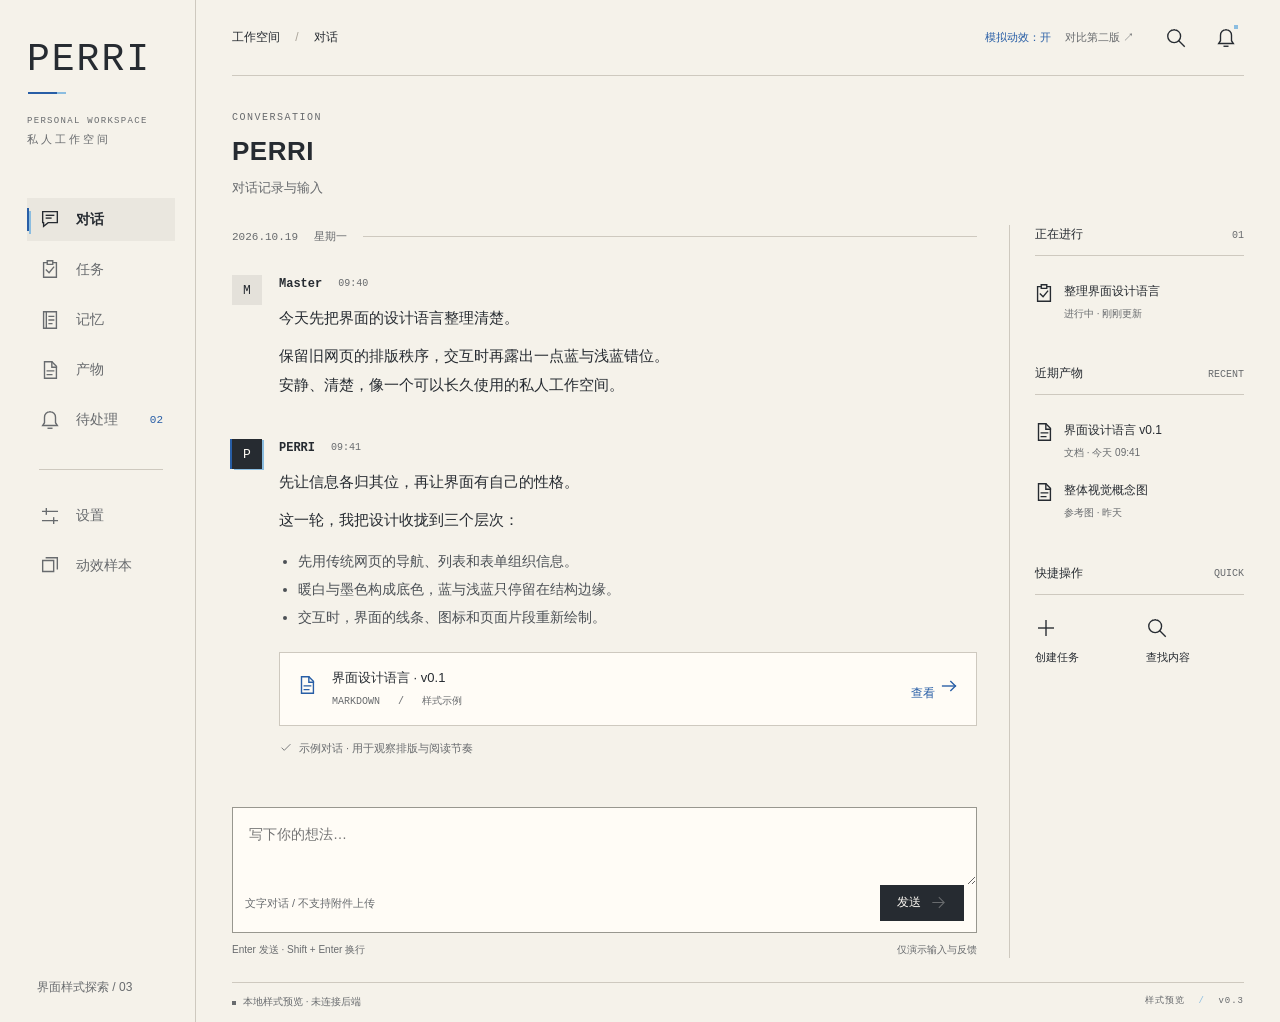
==== versions/v0.3/index.html @ c4ea8078 "Add standalone Phase UI design with unified motion and dark theme" ====
<!doctype html>
<html lang="zh-CN"><head><meta charset="UTF-8"><meta name="viewport" content="width=device-width,initial-scale=1"><title>PERRI · 样式探索</title><link rel="stylesheet" href="style.css"></head>
<body>
<div class="workspace">
<aside class="sidebar">
<a class="brand" href="#conversation">PERRI<span class="register-mark" aria-hidden="true"></span></a>
<div class="edition">PERSONAL WORKSPACE<br><span>私人工作空间</span></div>
<nav aria-label="主导航" id="navigation"></nav>
<div class="side-bottom"><span class="muted">界面样式探索 / 03</span></div>
</aside>
<div class="desk">
<header class="topbar"><span id="breadcrumb">工作空间 <span>/</span> 对话</span><div class="top-actions"><div class="preview-controls"><button class="text-button" data-action="surface-toggle" aria-pressed="true">模拟动效：开</button><a href="../v0.2/index.html" target="_blank" rel="noopener">对比第二版 ↗</a></div><button class="icon-button" data-action="search" aria-label="搜索样式稿" title="搜索样式稿 · ⌘ K"></button><button class="icon-button" data-action="notifications" aria-label="通知" title="通知"><span class="notification-dot"></span></button></div></header>
<main id="main"></main>
<footer class="statusbar"><span><i></i>本地样式预览 · 未连接后端</span><span>样式预览 <b> / </b> v0.3</span></footer>
</div></div>
<dialog id="dialog" aria-labelledby="dialog-title"><div class="dialog-head"><h2 id="dialog-title"></h2><button class="icon-button" data-action="close" aria-label="关闭">×</button></div><div id="dialog-content"></div></dialog>
<div id="toast" role="status"></div>
<script src="prototype.js"></script>
</body></html>
---- versions/v0.3/style.css ----
:root{--paper:#f5f2ea;--surface:#fffcf6;--ink:#262b31;--muted:#686b6e;--line:#cec9bf;--blue:#285ea6;--light-blue:#8bbde0;--red:#b84550;--green:#42715a;--wash:#eae7df;--micro:68ms;--fast:100ms;--standard:160ms;--structure:280ms;--mono:ui-monospace,SFMono-Regular,Consolas,monospace}
*{box-sizing:border-box}body{margin:0;background:var(--paper);color:var(--ink);font-family:-apple-system,BlinkMacSystemFont,"Segoe UI","PingFang SC",sans-serif;font-size:14px;line-height:1.65}button,input,textarea,select{font:inherit;color:inherit}button,a,input,textarea,select{-webkit-tap-highlight-color:transparent}button{cursor:pointer;border:0;background:none}a{color:var(--blue);text-decoration:none}button:disabled{cursor:not-allowed;opacity:.42}button:focus-visible,a:focus-visible,input:focus-visible,textarea:focus-visible,select:focus-visible{outline:2px solid var(--blue);outline-offset:4px}button,a{touch-action:manipulation}::selection{background:#dce3ec}.workspace{min-height:100dvh;display:grid;grid-template-columns:196px minmax(0,1fr)}.sidebar{border-right:1px solid var(--line);padding:39px 20px 24px 27px;display:flex;flex-direction:column;min-height:100dvh}.brand{font:38px/1.1 var(--mono);letter-spacing:2px;color:var(--ink);position:relative;width:max-content}.register-mark{position:absolute;height:2px;width:29px;background:var(--blue);bottom:-13px;left:1px;box-shadow:9px 0 var(--light-blue)}.edition{font:9px/1.9 var(--mono);letter-spacing:1.3px;margin:32px 0 47px;color:var(--muted)}.edition span{font-size:11px;letter-spacing:3px}nav{display:flex;flex-direction:column;gap:7px}nav a{position:relative;color:var(--muted);display:flex;gap:15px;align-items:center;padding:10px 12px;min-height:43px}nav a.active{color:var(--ink);background:var(--wash);font-weight:600}nav a.active:before{content:"";position:absolute;left:0;top:10px;bottom:10px;width:2px;background:var(--blue);box-shadow:2px 3px var(--light-blue)}nav a .count{margin-left:auto;font:11px var(--mono);color:var(--blue)}.nav-separator{height:1px;background:var(--line);margin:21px 12px 17px}.side-bottom{margin-top:auto;padding:70px 10px 0}.small-label{font:10px var(--mono);letter-spacing:1.5px;color:var(--muted)}.side-bottom p{font-size:17px;line-height:1.9;letter-spacing:2px;margin:18px 0 25px}.side-rule{width:27px;height:1px;background:var(--muted);margin-bottom:20px}.muted{color:var(--muted);font-size:12px}.desk{min-width:0;display:flex;flex-direction:column}.topbar{height:76px;flex-shrink:0;border-bottom:1px solid var(--line);margin:0 36px;display:flex;align-items:center;justify-content:space-between;font-size:12px}.topbar #breadcrumb>span{color:#aaa49a;margin:0 12px}.top-actions{display:flex;align-items:center;gap:14px}.demo-label{font-size:11px;color:var(--muted);border:1px solid var(--line);padding:2px 8px;margin-right:12px}.icon-button{width:36px;height:36px;display:inline-flex;align-items:center;justify-content:center;position:relative;font-size:24px}.notification-dot{position:absolute;width:4px;height:4px;background:var(--light-blue);right:6px;top:5px}.glyph{position:relative;display:inline-flex;width:22px;height:22px;flex-shrink:0;align-items:center;justify-content:center}.glyph svg{position:relative;width:22px;height:22px;fill:none;stroke:currentColor;stroke-width:1.5;stroke-linecap:square;stroke-linejoin:miter;z-index:1}.glyph:before,.glyph:after{content:"";position:absolute;top:4px;width:9px;height:14px;opacity:0;transition:transform var(--standard),opacity var(--fast);pointer-events:none}.glyph:before{left:3px;border-left:1px solid var(--blue);border-bottom:1px solid var(--blue)}.glyph:after{right:3px;border-right:1px solid var(--light-blue);border-top:1px solid var(--light-blue)}button:not(:disabled):hover .glyph:before,a:hover .glyph:before{opacity:1;transform:translateX(-3px)}button:not(:disabled):hover .glyph:after,a:hover .glyph:after{opacity:1;transform:translateX(3px)}button:active .glyph:before,button:active .glyph:after,a:active .glyph:before,a:active .glyph:after{transform:translateX(0);transition-duration:var(--fast)}.icon-button:hover{background:var(--wash)}main{flex:1;min-width:0}.page{padding:36px 36px 24px;animation:reveal var(--structure) ease-out}.page-heading{display:flex;justify-content:space-between;align-items:center;margin-bottom:27px;gap:15px}.page-heading h1{font-size:26px;line-height:1.3;font-weight:550;margin:0 0 8px;letter-spacing:.5px}.eyebrow{font:10px var(--mono);letter-spacing:1.5px;color:var(--muted);margin:0 0 12px}.page-heading p{margin:0;color:var(--muted);font-size:13px}.conversation-layout{display:grid;grid-template-columns:minmax(0,1fr) 235px;gap:32px}.conversation{min-width:0;display:flex;flex-direction:column;min-height:calc(100dvh - 249px)}.conversation-title{font:11px var(--mono);color:var(--muted);display:flex;align-items:center;gap:16px;margin:4px 0 31px}.conversation-title:after{content:"";flex:1;height:1px;background:var(--line)}.message{display:grid;grid-template-columns:32px minmax(0,1fr);gap:15px;margin-bottom:30px}.avatar{display:flex;align-items:center;justify-content:center;width:30px;height:30px;background:#e4e1da;font:13px var(--mono)}.avatar.assistant{background:var(--ink);color:var(--surface);box-shadow:-2px 0 var(--blue),2px 1px var(--light-blue)}.message-meta{display:flex;align-items:center;gap:16px;margin:1px 0 11px}.message-meta strong{font:600 12px var(--mono)}time,.mono{font-family:var(--mono)}time{font-size:10px;color:var(--muted)}.message p{font-size:15px;line-height:1.9;margin:0 0 10px}.message ul{padding-left:19px;line-height:2;color:#4c5156;margin:12px 0 20px}.artifact-strip{border:1px solid var(--line);padding:14px 16px;display:flex;align-items:center;gap:14px;margin:21px 0 13px;background:var(--surface)}.artifact-strip .file-icon{color:var(--blue)}.artifact-strip strong{display:block;font-weight:500;font-size:13px}.artifact-strip small{color:var(--muted);font:10px var(--mono)}.artifact-strip button{margin-left:auto;flex-shrink:0}.text-button{color:var(--blue);font-size:12px;padding:5px 0;position:relative}.text-button:after{content:"";height:1px;background:var(--blue);position:absolute;left:0;right:100%;bottom:2px;transition:right var(--standard)}.text-button:hover:after{right:0}.message-foot{font-size:11px;color:var(--muted);display:flex;align-items:center;gap:6px}.message-foot .glyph,.message-foot svg{width:14px;height:14px}.composer{margin-top:auto;padding-top:20px}.composer-box{position:relative;border:1px solid #98978f;background:var(--surface);transition:box-shadow var(--standard),border-color var(--standard)}.composer-box:focus-within{border-color:var(--blue);box-shadow:-2px 0 var(--blue),2px 0 var(--light-blue)}textarea{resize:vertical}.composer textarea{border:0;background:none;width:100%;min-height:66px;max-height:180px;padding:15px 16px;outline:none;display:block;font-size:14px}.composer textarea:focus-visible{outline:none}.composer-toolbar{padding:0 12px 11px;display:flex;align-items:center;justify-content:space-between}.composer-toolbar span{color:var(--muted);font-size:11px}.composer-help{display:flex;justify-content:space-between;margin-top:9px;color:var(--muted);font-size:10px}.button{border:1px solid #92958f;min-height:36px;padding:7px 16px;position:relative;display:inline-flex;gap:9px;align-items:center;justify-content:center;background:var(--surface);font-size:12px;transition:background var(--standard)}.button:before,.button:after{content:"";position:absolute;top:-1px;bottom:-1px;width:12px;opacity:0;pointer-events:none;transition:transform var(--standard),opacity var(--fast)}.button:before{left:-1px;border-left:1px solid var(--blue);border-bottom:1px solid var(--blue)}.button:after{right:-1px;border-right:1px solid var(--light-blue);border-top:1px solid var(--light-blue)}.button:not(:disabled):hover:before{opacity:1;transform:translateX(-2px)}.button:not(:disabled):hover:after{opacity:1;transform:translateX(2px)}.button:not(:disabled):active:before,.button:not(:disabled):active:after{transform:translateX(0);transition-duration:var(--fast)}.button.primary{background:var(--ink);border-color:var(--ink);color:var(--surface)}.button .glyph,.button svg{width:17px;height:17px}.button.danger{color:var(--red);border-color:var(--red)}.margin-notes{border-left:1px solid var(--line);padding-left:25px}.note-section{margin-bottom:32px}.section-label{display:flex;align-items:center;justify-content:space-between;border-bottom:1px solid var(--line);padding-bottom:10px;margin:0 0 16px;font-size:12px;font-weight:550}.section-label small{color:var(--muted);font:10px var(--mono);font-weight:400}.recent-item{display:flex;align-items:flex-start;gap:11px;padding:10px 0;color:var(--ink);width:100%;text-align:left}.recent-item strong{display:block;font-size:12px;font-weight:400}.recent-item small{display:block;color:var(--muted);font-size:10px;margin-top:4px}.recent-item .glyph{margin-top:2px;width:18px;height:18px}.recent-item:hover strong{color:var(--blue)}.quick-links{display:grid;grid-template-columns:1fr 1fr;gap:12px}.quick-links button{display:flex;align-items:flex-start;flex-direction:column;gap:9px;font-size:11px;padding:6px 0}.margin-quote{border-top:1px solid var(--line);margin-top:42px;padding-top:23px}.margin-quote p{font-size:15px;line-height:1.9;letter-spacing:.5px}.margin-quote small{font:9px/1.7 var(--mono);letter-spacing:1px;color:var(--muted)}.statusbar{display:flex;justify-content:space-between;border-top:1px solid var(--line);margin:0 36px;padding:11px 0;color:var(--muted);font-size:10px;gap:10px}.statusbar>span:last-child{font:9px var(--mono);letter-spacing:1px}.statusbar b{color:var(--light-blue);font-weight:400;margin:0 7px}.statusbar i{display:inline-block;width:4px;height:4px;margin-right:7px;background:var(--muted)}.tabs{display:flex;gap:25px;border-bottom:1px solid var(--line);margin:10px 0 26px}.tab{padding:10px 1px;color:var(--muted);font-size:13px;position:relative}.tab.active{color:var(--ink);font-weight:600}.tab.active:after{content:"";position:absolute;height:2px;background:var(--blue);bottom:-1px;left:0;right:0;box-shadow:3px 1px var(--light-blue)}.table-wrap{overflow-x:auto}table{border-collapse:collapse;width:100%;text-align:left}th{font-size:11px;font-weight:500;color:var(--muted);padding:12px 15px;border-bottom:1px solid var(--line)}td{padding:21px 15px;border-bottom:1px solid var(--line);font-size:13px}td:first-child,th:first-child{padding-left:0}td:last-child,th:last-child{text-align:right}td small{display:block;font-size:11px;color:var(--muted);margin-top:4px}.state{font-size:11px;white-space:nowrap}.state:before{content:"";display:inline-block;width:5px;height:5px;background:currentColor;margin-right:7px}.state.running{color:var(--blue)}.state.done{color:var(--green)}.state.wait{color:#986b32}.state.stopped{color:var(--muted)}.table-note{font-size:11px;color:var(--muted);margin-top:20px}.split-page{display:grid;grid-template-columns:minmax(0,1fr) 240px;gap:45px}.record{border-bottom:1px solid var(--line);padding:23px 0}.record:first-child{padding-top:0}.record h3{font-size:16px;font-weight:500;margin:8px 0}.record p{font-size:14px;line-height:1.9;color:#555b60;max-width:670px}.record-meta{font:10px var(--mono);color:var(--muted)}.record-actions{display:flex;gap:20px}.quiet-note{font-size:12px;color:var(--muted);line-height:1.9;border-top:1px solid var(--line);padding-top:16px}.setting-row{padding:24px 0;border-bottom:1px solid var(--line);display:flex;align-items:center;justify-content:space-between;gap:20px}.setting-row h3{font-size:14px;font-weight:500;margin:0 0 5px}.setting-row p{font-size:12px;color:var(--muted);margin:0}.segmented{display:flex;border:1px solid var(--line);padding:3px;flex-shrink:0;gap:3px}.segmented button{font-size:12px;padding:6px 12px}.segmented button.active{background:var(--ink);color:var(--surface)}.theme-preview{display:flex;gap:12px;margin-top:15px}.swatch{width:32px;height:32px;border:1px solid #a9a49c}.section-title{font-size:17px;font-weight:500;margin:30px 0 10px}.motion-grid{display:grid;grid-template-columns:repeat(3,1fr);border-left:1px solid var(--line);border-top:1px solid var(--line);margin:25px 0}.motion-cell{padding:24px;border-right:1px solid var(--line);border-bottom:1px solid var(--line);min-height:173px}.motion-cell h3{font-size:12px;font-weight:500;margin:0 0 24px}.motion-cell p{font-size:11px;color:var(--muted);margin:16px 0 0}.motion-cell .button{min-width:116px}.scanning{position:relative;overflow:hidden}.scanning:after{content:"";position:absolute;bottom:0;left:0;width:28%;height:2px;background:var(--blue);animation:scan 1200ms ease-in-out infinite}.success{color:var(--green);border-color:var(--green)}.error{color:var(--red);border-color:var(--red)}.icon-study{display:flex;flex-wrap:wrap;gap:20px;border-bottom:1px solid var(--line);padding:18px 0 28px}.icon-study button{width:70px;display:flex;align-items:center;flex-direction:column;gap:13px;font-size:11px;padding:10px}.icon-study button:hover{background:var(--wash)}dialog{border:1px solid #8f928e;background:var(--paper);color:var(--ink);padding:26px;max-width:620px;width:calc(100% - 40px);box-shadow:4px 4px 0 #262b3115}dialog[open]{animation:reveal var(--structure) ease-out}dialog::backdrop{background:#262b3133}.dialog-head{display:flex;align-items:center;justify-content:space-between;border-bottom:1px solid var(--line);padding-bottom:13px;margin-bottom:22px}.dialog-head h2{font-weight:500;font-size:19px;margin:0}.dialog-head .icon-button{font-size:23px}.dialog-actions{display:flex;justify-content:flex-end;gap:12px;margin-top:24px}.field-label{display:block;font-size:12px;margin-bottom:8px}.field{display:block;border:1px solid #979992;background:var(--surface);width:100%;padding:10px 12px}.dialog-description{font-size:12px;color:var(--muted);line-height:1.9}.search-result{display:flex;width:100%;justify-content:space-between;padding:14px 6px;border-bottom:1px solid var(--line);text-align:left;font-size:13px}.search-result:hover{color:var(--blue);background:var(--wash)}#toast{position:fixed;bottom:38px;left:50%;transform:translate(-50%,10px);background:var(--ink);color:var(--surface);padding:12px 21px;font-size:12px;opacity:0;transition:opacity var(--standard),transform var(--standard);pointer-events:none;z-index:10;max-width:90vw}#toast.visible{opacity:1;transform:translate(-50%,0)}.empty{padding:50px 10px;color:var(--muted);text-align:center;font-size:13px}.notice{display:flex;gap:15px;padding:19px 0;border-bottom:1px solid var(--line)}.notice h3{margin:0 0 6px;font-size:14px;font-weight:500}.notice p{font-size:12px;color:var(--muted);margin:0}.notice.read{opacity:.55}.reveal{animation:reveal var(--structure) ease-out}.wireframe{--paper:#fff;--surface:#fff;--ink:#222;--muted:#666;--line:#ccc;--blue:#555;--light-blue:#aaa;--red:#b84550;--wash:#f3f3f3;--green:#555}.wireframe .glyph:before,.wireframe .glyph:after{display:none}.motion-off *, .motion-off *:before,.motion-off *:after{animation:none!important;transition:none!important}.motion-reduced{--micro:0ms;--fast:0ms;--standard:0ms;--structure:0ms}.motion-reduced .scanning:after{animation:none}.motion-reduced .glyph:before,.motion-reduced .glyph:after,.motion-reduced .button:before,.motion-reduced .button:after{display:none}@keyframes reveal{from{opacity:.4;clip-path:inset(0 0 10% 0);transform:translateY(3px)}to{opacity:1;clip-path:inset(0);transform:translateY(0)}}@keyframes scan{0%{transform:translateX(-110%)}100%{transform:translateX(460%)}}@media(prefers-reduced-motion:reduce){*,*:before,*:after{animation:none!important;transition:none!important}.button:before,.button:after,.glyph:before,.glyph:after{display:none}}@media(min-width:1600px){.page{padding:42px 55px 30px}.topbar,.statusbar{margin-left:55px;margin-right:55px}.conversation-layout{grid-template-columns:minmax(0,1fr) 270px;gap:50px}.message{margin-bottom:38px}.conversation{min-height:calc(100dvh - 268px)}}@media(max-width:1100px){.workspace{grid-template-columns:166px minmax(0,1fr)}.sidebar{padding-left:19px;padding-right:16px}.conversation-layout{grid-template-columns:minmax(0,1fr) 190px;gap:22px}.margin-notes{padding-left:19px}.topbar,.statusbar{margin:0 25px}.page{padding:30px 25px 24px}.motion-cell{padding:18px}.split-page{grid-template-columns:1fr;gap:25px}}@media(max-width:850px){.conversation-layout{grid-template-columns:1fr}.margin-notes{display:none}.conversation{min-height:calc(100dvh - 244px)}.motion-grid{grid-template-columns:repeat(2,1fr)}.setting-row{align-items:flex-start;flex-direction:column}}@media(max-width:600px){.workspace{grid-template-columns:64px minmax(0,1fr)}.sidebar{padding:26px 8px;align-items:center}.brand{font-size:20px;letter-spacing:0;writing-mode:vertical-rl}.register-mark{display:none}.edition,.side-bottom,nav .nav-label,nav .count{display:none}nav{margin-top:32px;width:100%}nav a{padding:11px;justify-content:center}.nav-separator{margin:16px 5px}.topbar{height:60px;margin:0 18px}.top-actions{gap:3px}.demo-label{display:none}.page{padding:26px 18px 20px}.page-heading h1{font-size:23px}.page-heading p{font-size:11px}.page-heading>.button{padding:6px 9px}.statusbar{margin:0 18px}.statusbar>span:last-child{display:none}.message{grid-template-columns:24px minmax(0,1fr);gap:11px}.avatar{width:24px;height:26px}.message p{font-size:14px}.artifact-strip{padding:10px;gap:9px;flex-wrap:wrap}.artifact-strip strong{font-size:11px}.composer-toolbar span{font-size:9px}.composer-help>span:last-child{display:none}.conversation{min-height:calc(100dvh - 232px)}.tabs{gap:18px}.tab{font-size:12px}.motion-grid{grid-template-columns:1fr}.motion-cell{min-height:150px}.topbar #breadcrumb{font-size:11px}td,th{white-space:nowrap}.segmented button{padding:6px 10px}}

.critical-change{border-left:2px solid var(--red);padding:10px 14px;background:#b8455008}.critical-change strong{color:var(--red);font-size:12px}.button.critical{color:var(--red);border-color:var(--red)}

/* v0.2 — geometry-specific reconstruction. The 24px hit geometry stays fixed. */
.glyph svg{overflow:visible}.glyph:before,.glyph:after{display:none}.glyph .echo,.glyph .raster-pass{opacity:0;pointer-events:none}.glyph .echo-a{stroke:var(--blue)}.glyph .echo-b{stroke:var(--light-blue)}.glyph .raster-pass{stroke:var(--light-blue);stroke-width:.65}.glyph .part{transform-box:view-box;transform-origin:12px 12px}.glyph-search .part-2,.glyph-attention .part-2,.glyph-send .part-2,.glyph-plus .part-2,.glyph-check .part-1,.glyph-check .part-2,.glyph-arrow .part-2,.glyph-motion .part-2,.glyph-close .part-2{opacity:0}
.is-simulating .glyph .echo-a{animation:sample-left 800ms steps(5,end) both}.is-simulating .glyph .echo-b{animation:sample-right 920ms steps(6,end) both}.is-simulating .glyph .raster-pass{animation:raster 640ms steps(5,end) both}
.is-simulating .glyph-chat .part-0{animation:chat-rebuild 760ms both}.is-simulating .glyph-chat .part-1{animation:write-line 580ms 130ms both}.is-simulating .glyph-chat .part-2{animation:write-line 600ms 250ms both}
.is-simulating .glyph-tasks .part-0{animation:board-register 700ms both}.is-simulating .glyph-tasks .part-1{animation:clip-unlock 720ms both}.is-simulating .glyph-tasks .part-2{animation:draw-check 830ms both}
.is-simulating .glyph-memory .part-0{animation:page-extract 850ms both}.is-simulating .glyph-memory .part-1{animation:spine-lock 850ms both}.is-simulating .glyph-memory .part-2{animation:archive-lines 900ms both}
.is-simulating .glyph-file .part-0{animation:document-scan 840ms steps(5,end) both}.is-simulating .glyph-file .part-1{animation:corner-unfold 850ms both;transform-origin:14px 9px}.is-simulating .glyph-file .part-2{animation:write-line 680ms 150ms both}
.is-simulating .glyph-attention .part-0{animation:bell-field 820ms both}.is-simulating .glyph-attention .part-1{animation:clapper 870ms both}.is-simulating .glyph-attention .part-2{animation:wavefront 900ms both}
.is-simulating .glyph-settings .part-0{animation:rail-calibrate 850ms both}.is-simulating .glyph-settings .part-1{animation:slider-a 880ms both}.is-simulating .glyph-settings .part-2{animation:slider-b 880ms both}
.is-simulating .glyph-search .part-0{animation:lens-sample 900ms both;transform-origin:10px 10px}.is-simulating .glyph-search .part-1{animation:handle-detach 900ms both}.is-simulating .glyph-search .part-2{animation:reticle 900ms both}
.is-simulating .glyph-send .part-0,.is-simulating .glyph-arrow .part-0{animation:transmit-shaft 850ms both}.is-simulating .glyph-send .part-1,.is-simulating .glyph-arrow .part-1{animation:transmit-head 850ms both}.is-simulating .glyph-send .part-2,.is-simulating .glyph-arrow .part-2{animation:transmit-trail 850ms both}
.is-simulating .glyph-plus .part-0{animation:axis-y 820ms both}.is-simulating .glyph-plus .part-1{animation:axis-x 820ms both}.is-simulating .glyph-plus .part-2{animation:reticle 820ms both}
.is-simulating .glyph-motion .part-0{animation:plane-front 920ms both}.is-simulating .glyph-motion .part-1{animation:plane-back 920ms both}.is-simulating .glyph-motion .part-2{animation:wavefront 920ms both}
.is-simulating .glyph-check .part-0{animation:draw-check 830ms both}.is-simulating .glyph-close .part-0{animation:axis-x 820ms both}.is-simulating .glyph-close .part-1{animation:axis-y 820ms both}
:is(button,a):active .glyph .part{animation:none!important;transform:scale(.82);stroke:var(--blue)}:is(button,a):active .glyph .echo{animation:none!important;opacity:.35;transform:translateX(3px)}:is(button,a):active .glyph .raster-pass{animation:none!important;opacity:0}
/* Actual shape fragments, not generic rectangular decoration. */
@keyframes sample-left{0%,100%{opacity:0;transform:translate(0)}15%{opacity:.75;transform:translate(-6px,-1px);clip-path:inset(0 0 45% 0)}40%{opacity:.55;transform:translate(-9px,0);clip-path:inset(45% 0 20% 0)}65%{opacity:.4;transform:translate(3px,0);clip-path:inset(65% 0 0 0)}}
@keyframes sample-right{0%,100%{opacity:0;transform:translate(0)}20%{opacity:.9;transform:translate(8px,2px);clip-path:inset(40% 0 0 0)}45%{opacity:.7;transform:translate(5px,-3px);clip-path:inset(0 0 55% 0)}70%{opacity:.45;transform:translate(-2px,0);clip-path:inset(20% 0 50% 0)}}
@keyframes raster{0%,100%{opacity:0;transform:scaleX(.4)}20%{opacity:.7;transform:scaleX(1.25);clip-path:inset(0 0 60% 0)}50%{opacity:.5;clip-path:inset(30% 0 25% 0)}80%{opacity:.3;clip-path:inset(70% 0 0 0)}}
@keyframes chat-rebuild{0%,100%{transform:scale(1);stroke:currentColor}20%{transform:scaleX(1.3) scaleY(.8);stroke:var(--blue)}45%{transform:scaleX(.95) scaleY(1.12)}70%{transform:scale(1.04)}}
@keyframes write-line{0%,18%{stroke-dasharray:100;stroke-dashoffset:100;transform:translateX(-4px)}65%{stroke-dasharray:100;stroke-dashoffset:0;transform:translateX(1px);stroke:var(--blue)}100%{stroke-dasharray:100;stroke-dashoffset:0;transform:translateX(0)}}
@keyframes board-register{0%,100%{transform:translateY(0)}25%{transform:translateY(4px) scaleY(.85)}55%{transform:translateY(-2px)}}
@keyframes clip-unlock{0%,100%{transform:translateY(0)}30%{transform:translateY(-7px);stroke:var(--blue)}60%{transform:translateY(-7px) scaleX(1.25)}}
@keyframes draw-check{0%,22%{stroke-dasharray:100;stroke-dashoffset:100}75%{stroke-dasharray:100;stroke-dashoffset:0;stroke:var(--blue)}100%{stroke-dasharray:100;stroke-dashoffset:0}}
@keyframes page-extract{0%,100%{transform:translateX(0)}30%,50%{transform:translateX(7px);stroke:var(--blue)}70%{transform:translateX(-1px)}}
@keyframes spine-lock{0%,100%{transform:translateX(0)}30%,55%{transform:translateX(-5px);stroke:var(--light-blue)}}
@keyframes archive-lines{0%,100%{transform:translate(0);opacity:1}25%{transform:translate(10px,-3px);opacity:.2}55%{transform:translate(7px,0);opacity:1;stroke:var(--blue)}80%{transform:translate(-1px,0)}}
@keyframes document-scan{0%,100%{clip-path:inset(-50%);transform:translateX(0)}20%{clip-path:inset(0 0 65% 0);transform:translateX(-5px)}45%{clip-path:inset(0 0 33% 0);transform:translateX(4px)}70%{clip-path:inset(0);transform:translateX(0)}}
@keyframes corner-unfold{0%,100%{transform:rotate(0)}30%,50%{transform:rotate(-100deg) scale(1.3);stroke:var(--blue)}75%{transform:rotate(12deg)}}
@keyframes bell-field{0%,100%{transform:scale(1)}25%{transform:scaleX(1.3) scaleY(.8);stroke:var(--blue)}50%{transform:scaleX(.9) scaleY(1.14)}75%{transform:scale(1.03)}}
@keyframes clapper{0%,100%{transform:translateY(0)}30%{transform:translateY(6px)}60%{transform:translateY(-3px);stroke:var(--blue)}}
@keyframes wavefront{0%,100%{opacity:0;transform:scaleX(.7)}30%{opacity:.9;transform:scaleX(1.2);stroke:var(--blue)}70%{opacity:0;transform:scaleX(1.9)}}
@keyframes rail-calibrate{0%,100%{stroke:currentColor}25%,65%{stroke:var(--light-blue)}}
@keyframes slider-a{0%,100%{transform:translateX(0)}30%{transform:translateX(10px);stroke:var(--blue)}60%{transform:translateX(-3px)}80%{transform:translateX(1px)}}
@keyframes slider-b{0%,100%{transform:translateX(0)}30%{transform:translateX(-10px);stroke:var(--blue)}60%{transform:translateX(3px)}80%{transform:translateX(-1px)}}
@keyframes lens-sample{0%,100%{transform:scale(1)}30%,45%{transform:scale(1.5);stroke:var(--blue)}65%{transform:scale(.9)}}
@keyframes handle-detach{0%,100%{transform:translate(0)}30%,45%{transform:translate(5px,5px);stroke:var(--light-blue)}70%{transform:translate(-1px,-1px)}}
@keyframes reticle{0%,100%{opacity:0;transform:scale(.5)}30%,55%{opacity:1;transform:scale(1.3);stroke:var(--blue)}80%{opacity:0;transform:scale(1)}}
@keyframes transmit-shaft{0%,100%{transform:scaleX(1);opacity:1}30%{transform:scaleX(1.4);stroke:var(--blue)}55%{transform:scaleX(.4);opacity:.2}75%{transform:scaleX(.8)}}
@keyframes transmit-head{0%,100%{transform:translateX(0);opacity:1}35%{transform:translateX(11px);stroke:var(--blue);opacity:1}50%{transform:translateX(16px);opacity:0}51%{transform:translateX(-8px);opacity:0}75%{transform:translateX(2px);opacity:1}}
@keyframes transmit-trail{0%,100%{opacity:0;transform:translateX(0)}30%{opacity:.7;transform:translateX(5px);stroke:var(--light-blue)}60%{opacity:0;transform:translateX(12px)}}
@keyframes axis-y{0%,100%{transform:scaleY(1)}25%{transform:scaleY(1.6) translateY(-2px);stroke:var(--blue)}55%{transform:scaleY(.6)}80%{transform:scaleY(1.1)}}
@keyframes axis-x{0%,100%{transform:scaleX(1)}25%{transform:scaleX(1.6) translateX(2px);stroke:var(--blue)}55%{transform:scaleX(.6)}80%{transform:scaleX(1.1)}}
@keyframes plane-front{0%,100%{transform:translate(0) skewY(0)}30%,50%{transform:translate(-5px,4px) skewY(12deg);stroke:var(--blue)}75%{transform:translate(1px,-1px)}}
@keyframes plane-back{0%,100%{transform:translate(0) skewY(0)}30%,50%{transform:translate(7px,-5px) skewY(-12deg);stroke:var(--light-blue)}75%{transform:translate(-1px,1px)}}
.motion-intro{border-top:1px solid var(--line);border-bottom:1px solid var(--line);padding:15px 0}.motion-intro p{margin:0 0 4px;font-size:13px}.comparison-grid{display:grid;grid-template-columns:repeat(3,minmax(0,1fr));gap:0;margin:26px 0}.comparison-cell{padding:22px;border-bottom:1px solid var(--line);border-right:1px solid var(--line)}.comparison-cell:nth-child(3n){border-right:0}.comparison-title{display:flex;gap:12px;align-items:center}.comparison-title>span{font-size:10px;color:var(--muted)}.comparison-title h2{font-size:14px;font-weight:500;margin:0}.comparison-pair{display:grid;grid-template-columns:1fr 1fr;margin:18px 0 14px;gap:12px}.study-trigger{min-height:113px;display:flex;flex-direction:column;align-items:center;justify-content:center;gap:26px;border:1px solid transparent}.study-trigger:hover{background:var(--surface);border-color:var(--line)}.study-trigger>.glyph,.study-trigger svg{width:32px;height:32px}.study-trigger>span:last-child{font:10px var(--mono);color:var(--muted)}.comparison-cell p{font-size:11px;color:var(--muted);margin:0}.legacy-sample .glyph:before,.legacy-sample .glyph:after{display:block}.legacy-sample .echo,.legacy-sample .raster-pass{display:none}.legacy-sample .part{animation:none!important}.legacy-sample .glyph-file .part-2{display:none}
@keyframes surface-reconstruct{0%{opacity:.6;clip-path:polygon(0 0,100% 0,100% 16%,0 16%)}30%{opacity:.9;clip-path:polygon(0 0,100% 0,100% 43%,0 43%)}60%{opacity:1;clip-path:polygon(0 0,100% 0,100% 76%,0 76%)}100%{opacity:1;clip-path:polygon(0 0,100% 0,100% 100%,0 100%)}}
.page,dialog[open]{animation:surface-reconstruct 420ms cubic-bezier(.2,.7,.2,1)}
.motion-off .glyph *,.motion-reduced .glyph *,.wireframe .glyph *{animation:none!important}.motion-off .glyph .echo,.motion-off .glyph .raster-pass,.motion-reduced .glyph .echo,.motion-reduced .glyph .raster-pass,.wireframe .glyph .echo,.wireframe .glyph .raster-pass{display:none}.motion-reduced .page,.motion-reduced dialog[open]{animation:none}.motion-off :is(button,a):active .glyph .part,.motion-reduced :is(button,a):active .glyph .part{transform:none}
@media(prefers-reduced-motion:reduce){.glyph *{animation:none!important}.glyph .echo,.glyph .raster-pass{display:none}:is(button,a):active .glyph .part{transform:none}}
@media(max-width:1100px){.comparison-grid{grid-template-columns:repeat(2,minmax(0,1fr))}.comparison-cell:nth-child(3n){border-right:1px solid var(--line)}.comparison-cell:nth-child(2n){border-right:0}}
@media(max-width:600px){.comparison-grid{grid-template-columns:1fr}.comparison-cell{border-right:0!important;padding:22px 6px}.page-heading{flex-wrap:wrap}}

/* Interaction comes out of existing lines, rows and form boundaries. */
nav a:after{content:"";position:absolute;bottom:0;left:0;width:100%;height:2px;background:var(--light-blue);transform:scaleX(0);transform-origin:left}
nav a.is-simulating:after{animation:nav-redraw 640ms steps(6,end)}
.composer-box:focus-within:after{content:"";position:absolute;top:0;left:0;height:1px;width:100%;background:var(--blue);animation:form-resolve 600ms steps(8,end) both;pointer-events:none}
@keyframes nav-redraw{0%{transform:scaleX(0);opacity:1}45%{transform:scaleX(1);opacity:1}65%{transform:scaleX(.7);opacity:.6}100%{transform:scaleX(1);opacity:0}}
@keyframes form-resolve{0%{transform:scaleX(.1);transform-origin:left;opacity:1}60%{transform:scaleX(1);opacity:1}100%{opacity:0}}
.plain-surface *,.plain-surface *:before,.plain-surface *:after{animation:none!important;transition:none!important}.plain-surface .echo,.plain-surface .raster-pass{display:none}.plain-surface :is(button,a):active .glyph .part{transform:none}

/* 03: original workspace layout + geometry reconstruction. */
.preview-controls{display:flex;align-items:center;gap:14px;margin-right:10px}.preview-controls .text-button,.preview-controls a{font-size:11px;white-space:nowrap}.preview-controls a{color:var(--muted)}
@media(max-width:850px){.preview-controls a{display:none}.preview-controls{margin-right:0;gap:0}.top-actions{gap:8px}}
@media(max-width:600px){.preview-controls .text-button{font-size:10px}.top-actions{gap:2px}.topbar #breadcrumb>span{margin:0 5px}}
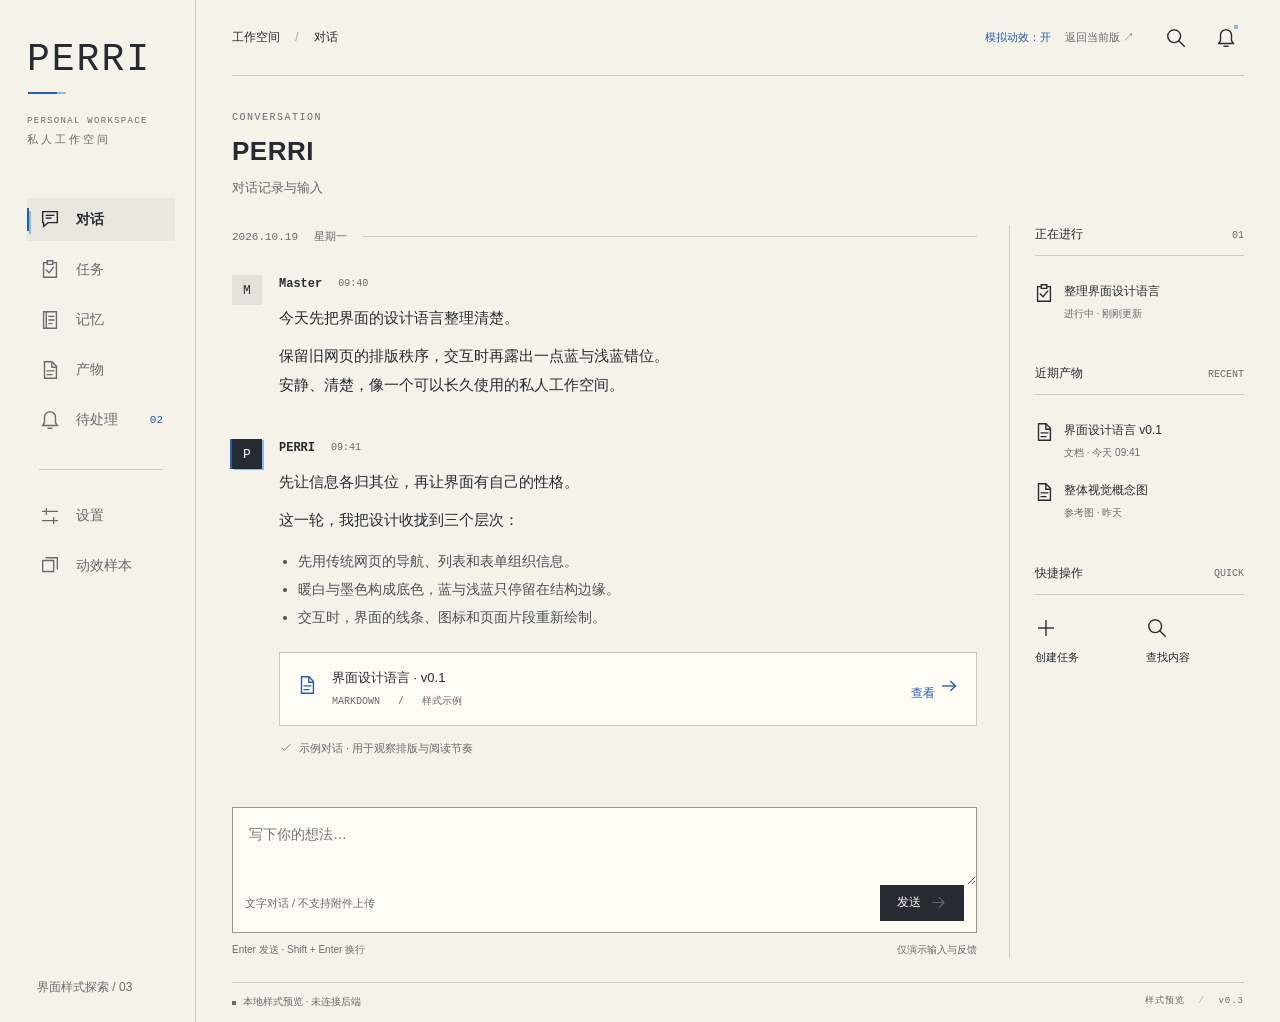
==== commit 84a65d7c: "Create v0.6 framed navigation and stronger phase sampling; retain baseline and v0.5" ====
--- a/versions/v0.3/index.html
+++ b/versions/v0.3/index.html
@@ -9,7 +9,7 @@
 <div class="side-bottom"><span class="muted">界面样式探索 / 03</span></div>
 </aside>
 <div class="desk">
-<header class="topbar"><span id="breadcrumb">工作空间 <span>/</span> 对话</span><div class="top-actions"><div class="preview-controls"><button class="text-button" data-action="surface-toggle" aria-pressed="true">模拟动效：开</button><a href="../v0.2/index.html" target="_blank" rel="noopener">对比第二版 ↗</a></div><button class="icon-button" data-action="search" aria-label="搜索样式稿" title="搜索样式稿 · ⌘ K"></button><button class="icon-button" data-action="notifications" aria-label="通知" title="通知"><span class="notification-dot"></span></button></div></header>
+<header class="topbar"><span id="breadcrumb">工作空间 <span>/</span> 对话</span><div class="top-actions"><div class="preview-controls"><button class="text-button" data-action="surface-toggle" aria-pressed="true">模拟动效：开</button><a href="../../index.html" target="_blank" rel="noopener">返回当前版 ↗</a></div><button class="icon-button" data-action="search" aria-label="搜索样式稿" title="搜索样式稿 · ⌘ K"></button><button class="icon-button" data-action="notifications" aria-label="通知" title="通知"><span class="notification-dot"></span></button></div></header>
 <main id="main"></main>
 <footer class="statusbar"><span><i></i>本地样式预览 · 未连接后端</span><span>样式预览 <b> / </b> v0.3</span></footer>
 </div></div>
